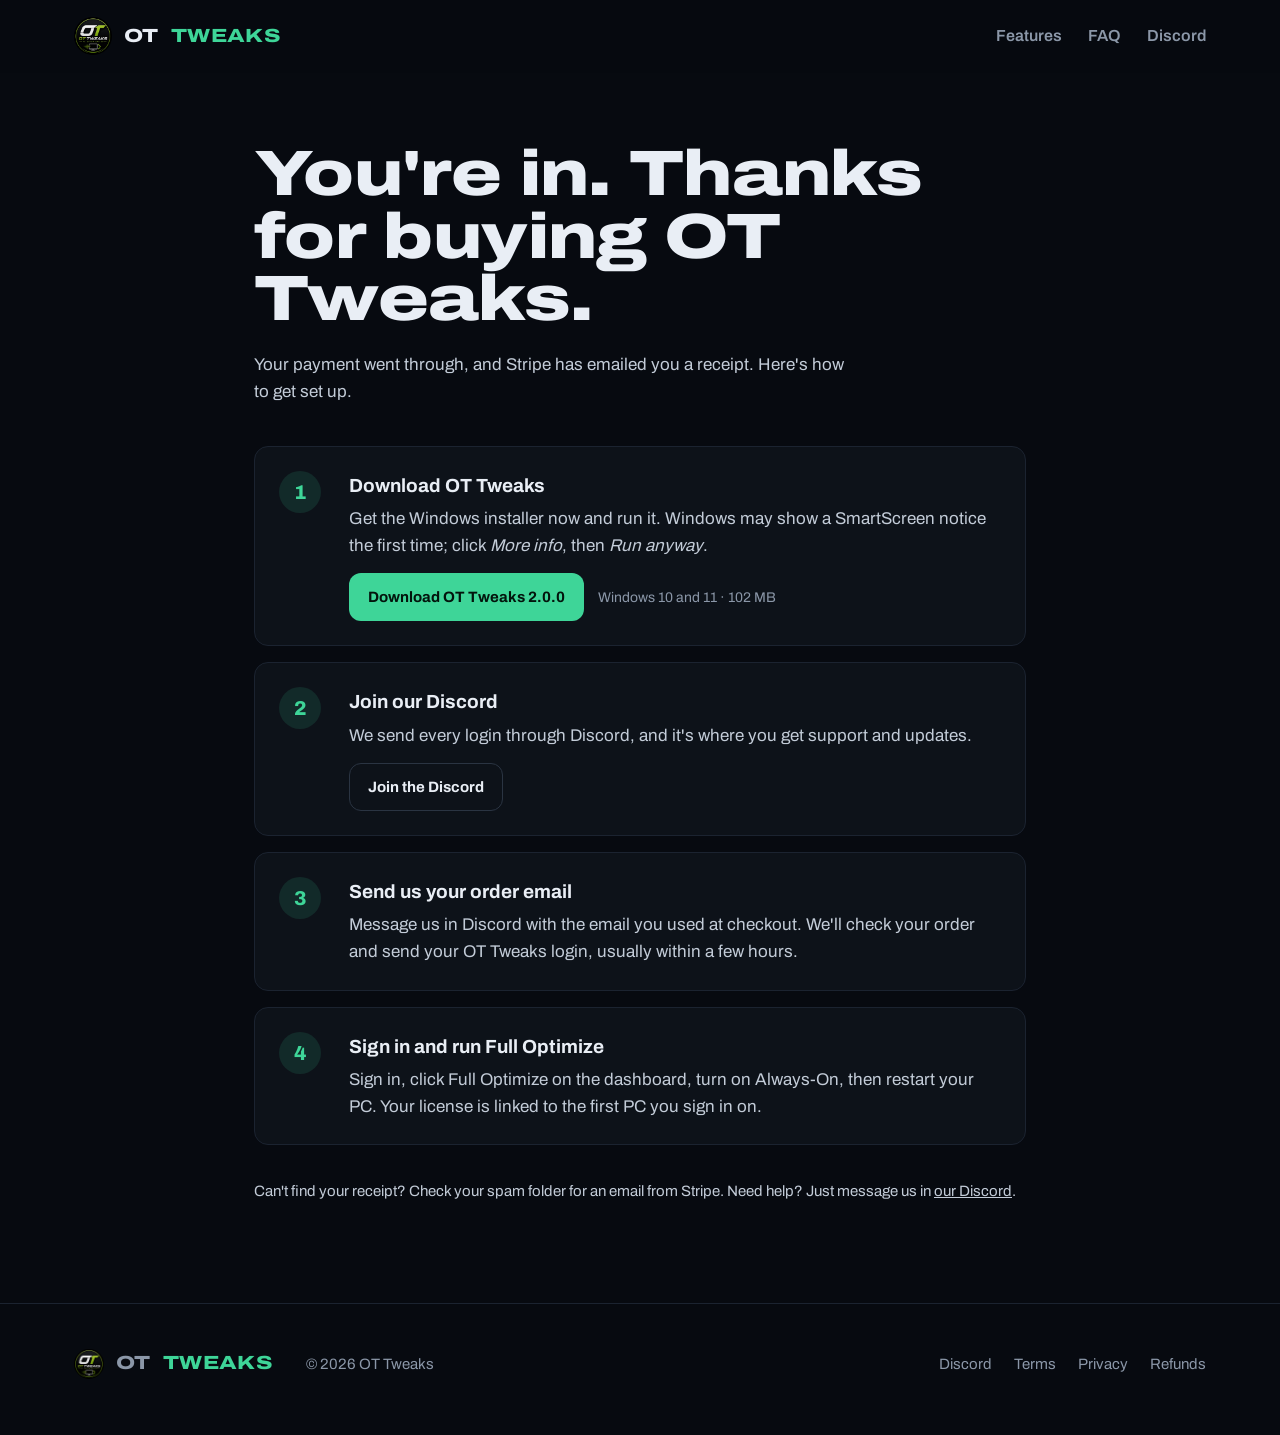
==== thanks.html @ 22434852 "OT Tweaks website for GitHub Pages (ottweaks.com) Co-Authored-By: Claude Opus 5.5 <noreply@anthropic" ====
<!DOCTYPE html>
<html lang="en">
<head>
<meta charset="utf-8">
<meta name="viewport" content="width=device-width,initial-scale=1">
<title>Thanks for your order - OT Tweaks</title>
<meta name="robots" content="noindex">
<meta name="theme-color" content="#070a10">
<link rel="icon" type="image/png" href="/assets/img/favicon.png">
<link rel="preload" href="/assets/fonts/archivo-var.woff2" as="font" type="font/woff2" crossorigin>
<link rel="stylesheet" href="/styles.css">
<script src="/config.js"></script>
</head>
<body>
<header class="top" id="top">
  <div class="wrap">
    <a class="brand" href="/" aria-label="OT Tweaks home"><img src="/assets/img/logo.webp" alt="" width="38" height="38">OT <b>TWEAKS</b></a>
    <nav class="nav" id="nav" aria-label="Main"><a href="/#features">Features</a><a href="/#faq">FAQ</a><a data-discord href="https://discord.gg/aAbXUvwhPy" target="_blank" rel="noopener">Discord</a></nav>
    <button class="menu-btn" id="menuBtn" aria-label="Open menu" aria-expanded="false" aria-controls="nav"><svg viewBox="0 0 24 24" fill="none" stroke="currentColor" stroke-width="2" stroke-linecap="round"><path d="M4 7h16M4 12h16M4 17h16"/></svg></button>
  </div>
</header>
<main class="page"><div class="wrap">

<h1 class="display">You're in. Thanks for buying OT Tweaks.</h1>
<p class="lead" style="margin-top:20px">Your payment went through, and Stripe has emailed you a receipt. Here's how to get set up.</p>
<ol class="todo">
  <li><div><b>Download OT Tweaks</b>Get the Windows installer now and run it. Windows may show a SmartScreen notice the first time; click <i>More info</i>, then <i>Run anyway</i>.<br><a class="btn btn-buy" id="dlBtn" href="/download/OT_Tweaks_Setup_2_0_0.exe">Download OT Tweaks</a><span class="muted dl-meta" id="dlMeta">Windows 10 and 11 &middot; 102 MB</span></div></li>
  <li><div><b>Join our Discord</b>We send every login through Discord, and it's where you get support and updates.<br><a class="btn btn-ghost" data-discord href="https://discord.gg/aAbXUvwhPy" target="_blank" rel="noopener">Join the Discord</a></div></li>
  <li><div><b>Send us your order email</b>Message us in Discord with the email you used at checkout. We'll check your order and send your OT Tweaks login, usually within a few hours.</div></li>
  <li><div><b>Sign in and run Full Optimize</b>Sign in, click Full Optimize on the dashboard, turn on Always-On, then restart your PC. Your license is linked to the first PC you sign in on.</div></li>
</ol>
<p class="muted" style="margin-top:34px;font-size:15px">Can't find your receipt? Check your spam folder for an email from Stripe. Need help? Just <span data-contact></span>.</p>
<script src="/download.js"></script>
<script>
(async function(){ var b=document.getElementById('dlBtn'), m=document.getElementById('dlMeta');
  var d=await window.OT_getDownload(); if(!d.url) return;
  b.href=d.url; if(d.version) b.textContent='Download OT Tweaks '+d.version;
  if(d.size && m) m.innerHTML='Windows 10 and 11 &middot; '+Math.round(d.size/1048576)+' MB';
})();
</script>
</div></main>
<footer>
  <div class="wrap">
    <a class="brand" href="/"><img src="/assets/img/logo.webp" alt="" width="30" height="30" style="width:30px;height:30px">OT <b>TWEAKS</b></a>
    <span>&copy; <span id="year">2026</span> OT Tweaks</span>
    <nav aria-label="Footer"><a data-discord href="https://discord.gg/aAbXUvwhPy" target="_blank" rel="noopener">Discord</a><a href="/terms.html">Terms</a><a href="/privacy.html">Privacy</a><a href="/refund.html">Refunds</a></nav>
  </div>
</footer>
<script src="/main.js"></script>
<script>
(function(){ // contact line: email if configured, otherwise Discord
  var C=window.OT_CONFIG||{}; document.querySelectorAll('[data-contact]').forEach(function(el){
    el.innerHTML = C.supportEmail ? 'email <a href="mailto:'+C.supportEmail+'">'+C.supportEmail+'</a> or message us in <a href="'+C.discordUrl+'" target="_blank" rel="noopener">our Discord</a>'
                                  : 'message us in <a href="'+C.discordUrl+'" target="_blank" rel="noopener">our Discord</a>'; });
})();
</script>
</body>
</html>
---- styles.css ----
/* OT Tweaks website */
@font-face{font-family:'Archivo';src:url('/assets/fonts/archivo-var.woff2') format('woff2-variations'),url('/assets/fonts/archivo-var.woff2') format('woff2');font-weight:100 900;font-stretch:62% 125%;font-style:normal;font-display:swap}
:root{
  --ink:#070a10;        /* page */
  --panel:#0d1219;      /* raised surfaces */
  --line:#1b2330;       /* hairlines */
  --text:#e9eef5;
  --muted:#8b97a8;
  --green:#3ed598;      /* brand */
  --green-deep:#1f9e6c;
  --blue:#4f9cff;
  --red:#f0506e;
  --w-max:1180px;
  --display:'Archivo',system-ui,sans-serif;
  --body:'Archivo',system-ui,sans-serif;
}
*{box-sizing:border-box;margin:0;padding:0}
html{scroll-behavior:smooth;-webkit-text-size-adjust:100%}
body{background:var(--ink);color:var(--text);font-family:var(--body);font-size:18px;line-height:1.6;font-variation-settings:'wdth' 100;-webkit-font-smoothing:antialiased;overflow-x:hidden}
img,video{display:block;max-width:100%;height:auto}
a{color:inherit}
:focus-visible{outline:2px solid var(--green);outline-offset:3px;border-radius:6px}
.wrap{max-width:var(--w-max);margin:0 auto;padding:0 24px}
.skip{position:absolute;left:-9999px}.skip:focus{left:16px;top:12px;z-index:100;background:var(--green);color:#04120b;padding:8px 14px;border-radius:8px}

/* type */
.display{font-family:var(--display);font-variation-settings:'wdth' 125;font-weight:850;letter-spacing:-.01em;line-height:.98}
h2.display{font-size:clamp(34px,4.6vw,58px)}
h3{font-family:var(--display);font-variation-settings:'wdth' 112;font-weight:750;font-size:26px;line-height:1.15;letter-spacing:-.005em}
.lead{font-size:clamp(18px,1.6vw,21px);color:#c3ccd8;max-width:60ch}
.muted{color:var(--muted)}

/* buttons */
.btn{display:inline-flex;align-items:center;justify-content:center;gap:10px;font:inherit;font-weight:700;font-size:17px;padding:15px 26px;border-radius:12px;border:1px solid transparent;text-decoration:none;cursor:pointer;transition:background .15s,border-color .15s,transform .15s}
.btn-buy{background:var(--green);color:#03140c}
.btn-buy:hover{background:#5fe3ad}
.btn-buy:active{transform:translateY(1px)}
.btn-ghost{background:transparent;border-color:#2a3442;color:var(--text)}
.btn-ghost:hover{border-color:#44536a}
.btn svg{width:20px;height:20px;flex-shrink:0}

/* header */
.top{position:sticky;top:0;z-index:50;background:rgba(7,10,16,.82);backdrop-filter:blur(12px);border-bottom:1px solid transparent;transition:border-color .2s}
.top.scrolled{border-bottom-color:var(--line)}
.top .wrap{display:flex;align-items:center;gap:28px;height:72px}
.brand{display:flex;align-items:center;gap:12px;text-decoration:none;font-family:var(--display);font-variation-settings:'wdth' 125;font-weight:800;font-size:19px;letter-spacing:.02em}
.brand img{width:38px;height:38px;border-radius:50%}
.brand b{color:var(--green);font-weight:800}
.nav{display:flex;gap:26px;margin-left:auto}
.nav a:not(.btn){text-decoration:none;color:var(--muted);font-size:16px;font-weight:600}
.nav a:not(.btn):hover{color:var(--text)}
.nav .btn{display:none}
.top .wrap>.btn{padding:10px 18px;font-size:15px}
.menu-btn{display:none;margin-left:auto;background:none;border:1px solid #2a3442;border-radius:10px;color:var(--text);width:44px;height:40px;cursor:pointer}
.menu-btn svg{width:22px;height:22px}

/* hero */
.hero{position:relative;padding:70px 0 0;overflow:hidden}
.hero h1{font-size:clamp(46px,8.2vw,112px);max-width:12ch}
.hero .lead{margin-top:26px}
.hero-ctas{display:flex;flex-wrap:wrap;gap:14px;margin-top:36px}
.hero-note{margin-top:16px;font-size:15px;color:var(--muted)}
.ft{position:relative;margin-top:56px;height:220px}
.ft canvas{position:absolute;inset:0;width:100%;height:100%}
.ft-legend{position:absolute;right:0;top:0;display:flex;gap:18px;font-size:14px;color:var(--muted)}
.ft-legend span{display:inline-flex;align-items:center;gap:8px}
.ft-legend i{width:16px;height:3px;border-radius:2px;display:inline-block}
.ft-readout{position:absolute;left:0;top:0;font-size:15px;color:var(--muted)}
.ft-readout b{font-family:var(--display);font-variation-settings:'wdth' 125;font-size:30px;color:var(--text);display:block;line-height:1.1;transition:color .4s}
.hero-shot{position:relative;margin-top:10px}
.hero-shot img{border-radius:14px 14px 0 0;border:1px solid var(--line);border-bottom:0;box-shadow:0 -30px 120px rgba(62,213,152,.10)}

/* sections */
section{padding:110px 0}
.sec-head{max-width:760px;margin-bottom:52px}
.sec-head p{margin-top:18px}
.band{background:var(--panel);border-top:1px solid var(--line);border-bottom:1px solid var(--line)}

/* trailer */
.trailer-frame{position:relative;border-radius:16px;overflow:hidden;border:1px solid var(--line);background:#000;aspect-ratio:16/9}
.trailer-frame video{width:100%;height:100%;object-fit:cover}
.play{position:absolute;inset:0;display:flex;align-items:center;justify-content:center;background:linear-gradient(0deg,rgba(7,10,16,.55),rgba(7,10,16,.15));border:0;cursor:pointer;color:var(--text);font:inherit}
.play span{display:flex;align-items:center;gap:14px;background:rgba(7,10,16,.75);border:1px solid #2f3a4a;padding:16px 26px 16px 18px;border-radius:999px;font-weight:700;font-size:18px}
.play svg{width:42px;height:42px;color:var(--green)}
.play:hover span{border-color:var(--green)}

/* features */
.feature{display:grid;grid-template-columns:1fr 1.25fr;gap:64px;align-items:center;padding:46px 0;border-top:1px solid var(--line)}
.feature:first-of-type{border-top:0}
.feature.flip{grid-template-columns:1.25fr 1fr}
.feature.flip .f-text{order:2}
.feature p{margin-top:14px;color:#c3ccd8}
.feature ul{margin-top:18px;list-style:none;display:grid;gap:9px}
.feature li{position:relative;padding-left:26px;color:#c3ccd8;font-size:17px}
.feature li::before{content:'';position:absolute;left:0;top:.62em;width:12px;height:3px;border-radius:2px;background:var(--green)}
.shot{border-radius:12px;border:1px solid var(--line);overflow:hidden;background:#000;box-shadow:0 24px 70px rgba(0,0,0,.45)}
.more{display:grid;grid-template-columns:repeat(3,1fr);gap:0;margin-top:40px;border-top:1px solid var(--line)}
.more div{padding:26px 26px 26px 0;border-bottom:1px solid var(--line)}
.more div:nth-child(3n+2),.more div:nth-child(3n+3){padding-left:26px;border-left:1px solid var(--line)}
.more h4{font-size:18px;font-weight:700;margin-bottom:6px}
.more p{font-size:16px;color:var(--muted)}

/* steps (a real sequence) */
.steps{list-style:none;display:grid;grid-template-columns:repeat(3,1fr);gap:28px;counter-reset:s}
.steps li{counter-increment:s;padding-top:22px;border-top:2px solid var(--line);position:relative}
.steps li::before{content:counter(s);font-family:var(--display);font-variation-settings:'wdth' 125;font-weight:850;font-size:54px;color:var(--green);line-height:1;display:block;margin-bottom:14px}
.steps li:first-child{border-top-color:var(--green)}
.steps p{margin-top:8px;color:#c3ccd8;font-size:17px}

/* safety */
.safety{display:grid;grid-template-columns:1fr 1fr;gap:64px;align-items:start}
.checks{list-style:none;display:grid;gap:22px}
.checks li{display:grid;grid-template-columns:28px 1fr;gap:14px}
.checks svg{width:24px;height:24px;color:var(--green);margin-top:3px}
.checks b{display:block;font-size:18px}
.checks span{color:var(--muted);font-size:16px}

/* pricing */
.price{display:grid;grid-template-columns:1.1fr 1fr;gap:0;border:1px solid #26313f;border-radius:20px;overflow:hidden;background:linear-gradient(135deg,#0f1620,#0b1017)}
.price-l{padding:52px}
.price-amt{font-family:var(--display);font-variation-settings:'wdth' 125;font-weight:850;font-size:96px;line-height:1;margin-top:18px;letter-spacing:-.02em}
.price-amt small{font-size:22px;font-weight:600;color:var(--muted);letter-spacing:0;margin-left:8px;font-variation-settings:'wdth' 100}
.price-l .btn{margin-top:30px;width:100%;font-size:19px;padding:18px}
.price-l .fine{margin-top:14px;font-size:14px;color:var(--muted);text-align:center}
.price-r{padding:52px;border-left:1px solid var(--line);background:rgba(255,255,255,.015)}
.price-r h3{font-size:20px;margin-bottom:18px}
.incl{list-style:none;display:grid;gap:13px}
.incl li{display:grid;grid-template-columns:24px 1fr;gap:12px;font-size:17px;color:#c9d2de}
.incl svg{width:20px;height:20px;color:var(--green);margin-top:4px}
.pay-icons{display:flex;gap:10px;align-items:center;justify-content:center;margin-top:16px;color:var(--muted);font-size:13px;flex-wrap:wrap}

/* faq */
.faq{max-width:820px}
.faq details{border-top:1px solid var(--line)}
.faq details:last-child{border-bottom:1px solid var(--line)}
.faq summary{list-style:none;cursor:pointer;padding:22px 44px 22px 0;font-weight:700;font-size:19px;position:relative}
.faq summary::-webkit-details-marker{display:none}
.faq summary::after{content:'';position:absolute;right:6px;top:50%;width:14px;height:14px;border-right:2px solid var(--muted);border-bottom:2px solid var(--muted);transform:translateY(-70%) rotate(45deg);transition:transform .2s}
.faq details[open] summary::after{transform:translateY(-30%) rotate(-135deg)}
.faq details p{padding:0 0 24px;color:#c3ccd8;max-width:70ch}

/* final cta */
.final{text-align:center}
.final h2{max-width:16ch;margin:0 auto}
.final .hero-ctas{justify-content:center}

/* footer */
footer{border-top:1px solid var(--line);padding:44px 0 56px;color:var(--muted);font-size:15px}
footer .wrap{display:flex;flex-wrap:wrap;gap:20px 34px;align-items:center}
footer nav{display:flex;flex-wrap:wrap;gap:22px;margin-left:auto}
footer a{text-decoration:none}
footer a:hover{color:var(--text)}

/* simple pages (thanks / legal) */
.page{padding:70px 0 100px}
.page .wrap{max-width:820px}
.page h1{font-size:clamp(38px,6vw,64px)}
.page h2{font-size:24px;margin:40px 0 10px;font-family:var(--display);font-variation-settings:'wdth' 112;font-weight:750}
.page p,.page li{color:#c3ccd8;font-size:17px}
.page p+p{margin-top:12px}
.page ul{margin:10px 0 0 22px;display:grid;gap:6px}
.page .updated{margin-top:12px;color:var(--muted);font-size:15px}
.todo{display:grid;gap:16px;margin-top:40px;list-style:none;counter-reset:t}
.todo li{counter-increment:t;display:grid;grid-template-columns:52px 1fr;gap:18px;padding:24px;border:1px solid var(--line);border-radius:14px;background:var(--panel)}
.todo li::before{content:counter(t);width:42px;height:42px;border-radius:50%;background:rgba(62,213,152,.12);color:var(--green);display:flex;align-items:center;justify-content:center;font-weight:800;font-size:20px}
.todo b{display:block;font-size:19px;color:var(--text);margin-bottom:4px}
.todo .btn{margin-top:14px;padding:11px 18px;font-size:15px}
.todo .dl-meta{display:inline-block;margin:14px 0 0 14px;font-size:14px}

/* responsive */
@media (max-width:960px){
  .nav,.top .wrap>.btn{display:none}
  .menu-btn{display:inline-flex;align-items:center;justify-content:center}
  .top.open .nav{display:flex;position:absolute;top:72px;left:0;right:0;flex-direction:column;gap:0;background:var(--ink);border-bottom:1px solid var(--line);padding:8px 24px 18px}
  .top.open .nav a{padding:14px 0;font-size:18px;border-bottom:1px solid var(--line)}
  .top.open .nav .btn{display:flex;margin-top:14px;border-bottom:0}
  .feature,.feature.flip{grid-template-columns:1fr;gap:28px}
  .feature.flip .f-text{order:0}
  .more{grid-template-columns:1fr}
  .more div,.more div:nth-child(3n+2),.more div:nth-child(3n+3){padding:22px 0;border-left:0}
  .steps,.safety,.price{grid-template-columns:1fr}
  .price-r{border-left:0;border-top:1px solid var(--line)}
  section{padding:80px 0}
}
@media (max-width:560px){
  body{font-size:17px}
  .wrap{padding:0 16px}
  .price-l,.price-r{padding:32px 22px}
  .price-amt{font-size:76px}
  .ft{height:170px;margin-top:40px}
  .ft-legend{display:none}
  .hero-ctas .btn{width:100%}
}
@media (prefers-reduced-motion:reduce){html{scroll-behavior:auto}*{transition:none!important}}
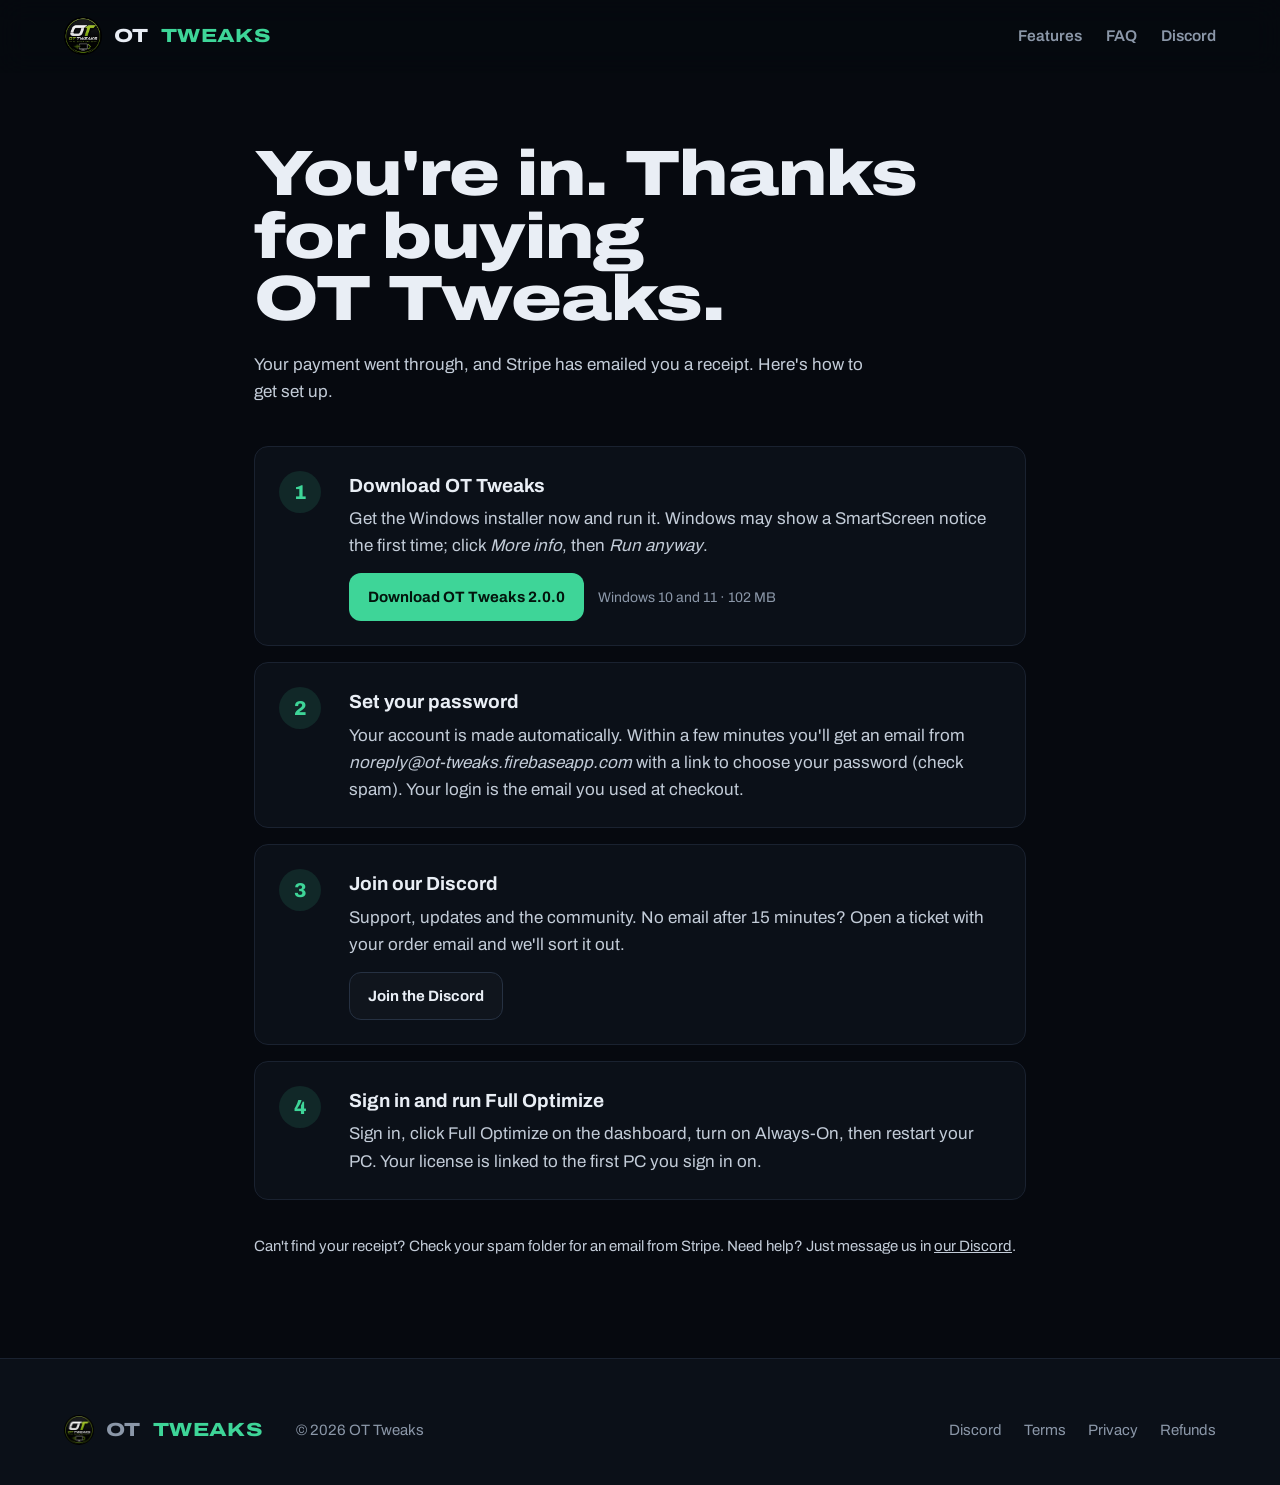
==== commit 054a23be: "Thanks page and FAQ: accounts are created automatically after checkout Co-Authored-By: Claude Opus 5" ====
--- a/thanks.html
+++ b/thanks.html
@@ -25,8 +25,8 @@
 <p class="lead" style="margin-top:20px">Your payment went through, and Stripe has emailed you a receipt. Here's how to get set up.</p>
 <ol class="todo">
   <li><div><b>Download OT Tweaks</b>Get the Windows installer now and run it. Windows may show a SmartScreen notice the first time; click <i>More info</i>, then <i>Run anyway</i>.<br><a class="btn btn-buy" id="dlBtn" href="/download/OT_Tweaks_Setup_2_0_0.exe">Download OT Tweaks</a><span class="muted dl-meta" id="dlMeta">Windows 10 and 11 &middot; 102 MB</span></div></li>
-  <li><div><b>Join our Discord</b>We send every login through Discord, and it's where you get support and updates.<br><a class="btn btn-ghost" data-discord href="https://discord.gg/aAbXUvwhPy" target="_blank" rel="noopener">Join the Discord</a></div></li>
-  <li><div><b>Send us your order email</b>Message us in Discord with the email you used at checkout. We'll check your order and send your OT Tweaks login, usually within a few hours.</div></li>
+  <li><div><b>Set your password</b>Your account is made automatically. Within a few minutes you'll get an email from <i>noreply@ot-tweaks.firebaseapp.com</i> with a link to choose your password (check spam). Your login is the email you used at checkout.</div></li>
+  <li><div><b>Join our Discord</b>Support, updates and the community. No email after 15 minutes? Open a ticket with your order email and we'll sort it out.<br><a class="btn btn-ghost" data-discord href="https://discord.gg/aAbXUvwhPy" target="_blank" rel="noopener">Join the Discord</a></div></li>
   <li><div><b>Sign in and run Full Optimize</b>Sign in, click Full Optimize on the dashboard, turn on Always-On, then restart your PC. Your license is linked to the first PC you sign in on.</div></li>
 </ol>
 <p class="muted" style="margin-top:34px;font-size:15px">Can't find your receipt? Check your spam folder for an email from Stripe. Need help? Just <span data-contact></span>.</p>
--- a/styles.css
+++ b/styles.css
@@ -1,162 +1,271 @@
 /* OT Tweaks website */
 @font-face{font-family:'Archivo';src:url('/assets/fonts/archivo-var.woff2') format('woff2-variations'),url('/assets/fonts/archivo-var.woff2') format('woff2');font-weight:100 900;font-stretch:62% 125%;font-style:normal;font-display:swap}
 :root{
-  --ink:#070a10;        /* page */
-  --panel:#0d1219;      /* raised surfaces */
-  --line:#1b2330;       /* hairlines */
+  --ink:#06090f;        /* page */
+  --panel:#0b1018;      /* bands */
+  --panel-2:#101723;    /* raised surfaces */
+  --line:#1a2230;       /* hairlines */
+  --line-2:#263142;
   --text:#e9eef5;
+  --soft:#c3ccd8;
   --muted:#8b97a8;
-  --green:#3ed598;      /* brand */
+  --green:#3ed598;      /* brand / fixed */
   --green-deep:#1f9e6c;
   --blue:#4f9cff;
-  --red:#f0506e;
-  --w-max:1180px;
+  --red:#f0506e;        /* stutter */
+  --violet:#9b7cf0;     /* AI */
+  --w-max:1200px;
   --display:'Archivo',system-ui,sans-serif;
   --body:'Archivo',system-ui,sans-serif;
+  --r:16px;
 }
 *{box-sizing:border-box;margin:0;padding:0}
-html{scroll-behavior:smooth;-webkit-text-size-adjust:100%}
+html{scroll-behavior:smooth;-webkit-text-size-adjust:100%;scroll-padding-top:80px}
 body{background:var(--ink);color:var(--text);font-family:var(--body);font-size:18px;line-height:1.6;font-variation-settings:'wdth' 100;-webkit-font-smoothing:antialiased;overflow-x:hidden}
 img,video{display:block;max-width:100%;height:auto}
 a{color:inherit}
 :focus-visible{outline:2px solid var(--green);outline-offset:3px;border-radius:6px}
 .wrap{max-width:var(--w-max);margin:0 auto;padding:0 24px}
 .skip{position:absolute;left:-9999px}.skip:focus{left:16px;top:12px;z-index:100;background:var(--green);color:#04120b;padding:8px 14px;border-radius:8px}
+.small{font-size:14px}
+.center{text-align:center;margin-left:auto;margin-right:auto}
 
 /* type */
-.display{font-family:var(--display);font-variation-settings:'wdth' 125;font-weight:850;letter-spacing:-.01em;line-height:.98}
-h2.display{font-size:clamp(34px,4.6vw,58px)}
+.display{font-family:var(--display);font-variation-settings:'wdth' 125;font-weight:850;letter-spacing:-.015em;line-height:.98;text-wrap:balance}
+h2.display{font-size:clamp(34px,4.6vw,60px)}
 h3{font-family:var(--display);font-variation-settings:'wdth' 112;font-weight:750;font-size:26px;line-height:1.15;letter-spacing:-.005em}
-.lead{font-size:clamp(18px,1.6vw,21px);color:#c3ccd8;max-width:60ch}
+h4{font-family:var(--display);font-variation-settings:'wdth' 108;font-weight:750;font-size:19px;line-height:1.25}
+.lead{font-size:clamp(18px,1.6vw,21px);color:var(--soft);max-width:62ch}
+.center .lead,.lead.center{margin-left:auto;margin-right:auto}
 .muted{color:var(--muted)}
+.tag{display:inline-flex;align-items:center;gap:6px;font-size:13px;font-weight:700;padding:5px 11px;border-radius:999px;border:1px solid}
+.tag[style]{color:var(--c);border-color:color-mix(in srgb,var(--c) 38%,transparent);background:color-mix(in srgb,var(--c) 9%,transparent)}
+.tag.green{color:var(--green);border-color:rgba(62,213,152,.35);background:rgba(62,213,152,.08)}
+.tag.red{color:var(--red);border-color:rgba(240,80,110,.35);background:rgba(240,80,110,.08)}
 
 /* buttons */
-.btn{display:inline-flex;align-items:center;justify-content:center;gap:10px;font:inherit;font-weight:700;font-size:17px;padding:15px 26px;border-radius:12px;border:1px solid transparent;text-decoration:none;cursor:pointer;transition:background .15s,border-color .15s,transform .15s}
-.btn-buy{background:var(--green);color:#03140c}
-.btn-buy:hover{background:#5fe3ad}
+.btn{display:inline-flex;align-items:center;justify-content:center;gap:10px;font:inherit;font-weight:700;font-size:17px;padding:14px 24px;border-radius:12px;border:1px solid transparent;text-decoration:none;cursor:pointer;transition:background .15s,border-color .15s,transform .15s,box-shadow .2s;white-space:nowrap}
+.btn-lg{font-size:18px;padding:16px 28px}
+.btn-sm{font-size:15px;padding:10px 18px;border-radius:10px}
+.btn-block{width:100%}
+.btn-buy{background:var(--green);color:#03140c;box-shadow:0 0 0 0 rgba(62,213,152,0)}
+.btn-buy:hover{background:#5fe3ad;box-shadow:0 8px 30px -8px rgba(62,213,152,.55)}
 .btn-buy:active{transform:translateY(1px)}
-.btn-ghost{background:transparent;border-color:#2a3442;color:var(--text)}
-.btn-ghost:hover{border-color:#44536a}
+.btn-buy svg{transition:transform .2s}
+.btn-buy:hover svg{transform:translateX(3px)}
+.btn-ghost{background:rgba(255,255,255,.02);border-color:var(--line-2);color:var(--text)}
+.btn-ghost:hover{border-color:#44536a;background:rgba(255,255,255,.05)}
 .btn svg{width:20px;height:20px;flex-shrink:0}
+.btn:disabled{opacity:.6;cursor:default}
 
 /* header */
-.top{position:sticky;top:0;z-index:50;background:rgba(7,10,16,.82);backdrop-filter:blur(12px);border-bottom:1px solid transparent;transition:border-color .2s}
+.top{position:sticky;top:0;z-index:50;background:rgba(6,9,15,.78);backdrop-filter:saturate(140%) blur(14px);-webkit-backdrop-filter:saturate(140%) blur(14px);border-bottom:1px solid transparent;transition:border-color .2s}
 .top.scrolled{border-bottom-color:var(--line)}
 .top .wrap{display:flex;align-items:center;gap:28px;height:72px}
+.progress{position:absolute;left:0;bottom:-1px;height:2px;width:0;background:linear-gradient(90deg,var(--green),var(--blue));transition:width .1s linear}
 .brand{display:flex;align-items:center;gap:12px;text-decoration:none;font-family:var(--display);font-variation-settings:'wdth' 125;font-weight:800;font-size:19px;letter-spacing:.02em}
 .brand img{width:38px;height:38px;border-radius:50%}
 .brand b{color:var(--green);font-weight:800}
-.nav{display:flex;gap:26px;margin-left:auto}
-.nav a:not(.btn){text-decoration:none;color:var(--muted);font-size:16px;font-weight:600}
-.nav a:not(.btn):hover{color:var(--text)}
+.nav{display:flex;gap:24px;margin-left:auto}
+.nav a:not(.btn){position:relative;text-decoration:none;color:var(--muted);font-size:15.5px;font-weight:600;transition:color .15s}
+.nav a:not(.btn):hover,.nav a.active{color:var(--text)}
+.nav a.active::after{content:'';position:absolute;left:0;right:0;bottom:-8px;height:2px;border-radius:2px;background:var(--green)}
 .nav .btn{display:none}
-.top .wrap>.btn{padding:10px 18px;font-size:15px}
-.menu-btn{display:none;margin-left:auto;background:none;border:1px solid #2a3442;border-radius:10px;color:var(--text);width:44px;height:40px;cursor:pointer}
+.menu-btn{display:none;margin-left:auto;background:none;border:1px solid var(--line-2);border-radius:10px;color:var(--text);width:44px;height:40px;cursor:pointer}
 .menu-btn svg{width:22px;height:22px}
 
 /* hero */
-.hero{position:relative;padding:70px 0 0;overflow:hidden}
-.hero h1{font-size:clamp(46px,8.2vw,112px);max-width:12ch}
-.hero .lead{margin-top:26px}
-.hero-ctas{display:flex;flex-wrap:wrap;gap:14px;margin-top:36px}
-.hero-note{margin-top:16px;font-size:15px;color:var(--muted)}
-.ft{position:relative;margin-top:56px;height:220px}
-.ft canvas{position:absolute;inset:0;width:100%;height:100%}
-.ft-legend{position:absolute;right:0;top:0;display:flex;gap:18px;font-size:14px;color:var(--muted)}
-.ft-legend span{display:inline-flex;align-items:center;gap:8px}
-.ft-legend i{width:16px;height:3px;border-radius:2px;display:inline-block}
-.ft-readout{position:absolute;left:0;top:0;font-size:15px;color:var(--muted)}
-.ft-readout b{font-family:var(--display);font-variation-settings:'wdth' 125;font-size:30px;color:var(--text);display:block;line-height:1.1;transition:color .4s}
-.hero-shot{position:relative;margin-top:10px}
-.hero-shot img{border-radius:14px 14px 0 0;border:1px solid var(--line);border-bottom:0;box-shadow:0 -30px 120px rgba(62,213,152,.10)}
+.hero{position:relative;padding:64px 0 30px;overflow:hidden}
+.hero-glow{position:absolute;left:50%;top:-120px;width:1400px;height:1100px;transform:translateX(-50%);background:radial-gradient(520px 340px at 50% 62%,rgba(62,213,152,.16),transparent 70%),radial-gradient(420px 260px at 22% 20%,rgba(79,156,255,.09),transparent 70%),radial-gradient(420px 260px at 80% 22%,rgba(155,124,240,.08),transparent 70%);pointer-events:none}
+.hero::after{content:'';position:absolute;inset:0;background-image:linear-gradient(rgba(255,255,255,.028) 1px,transparent 1px),linear-gradient(90deg,rgba(255,255,255,.028) 1px,transparent 1px);background-size:56px 56px;mask-image:radial-gradient(900px 560px at 50% 20%,#000,transparent 75%);-webkit-mask-image:radial-gradient(900px 560px at 50% 20%,#000,transparent 75%);pointer-events:none}
+.hero .wrap{position:relative;z-index:1}
+.hero-intro{text-align:center;max-width:980px}
+.pill{display:inline-flex;align-items:center;gap:10px;font-size:14.5px;font-weight:600;color:var(--soft);text-decoration:none;padding:7px 14px 7px 10px;border:1px solid var(--line-2);border-radius:999px;background:rgba(255,255,255,.02);transition:border-color .15s}
+.pill:hover{border-color:#3b4a60}
+.pill-dot{width:8px;height:8px;border-radius:50%;background:var(--green);box-shadow:0 0 0 4px rgba(62,213,152,.18)}
+.hero h1{font-size:clamp(42px,6.2vw,84px);margin:24px auto 0;max-width:13ch}
+.hero .lead{margin:26px auto 0;max-width:64ch;font-size:clamp(18px,1.7vw,21px)}
+.hero-ctas{display:flex;flex-wrap:wrap;gap:14px;margin-top:34px}
+.hero-ctas.center{justify-content:center}
+.hero .trailer-frame{margin:52px auto 0;max-width:1080px}
+.hero-load{animation:rise .8s cubic-bezier(.2,.7,.2,1) both}
+
+/* what it does */
+.what{list-style:none;display:grid;grid-template-columns:repeat(4,1fr);gap:16px;margin-top:56px}
+.what li{position:relative;padding:24px 22px;border:1px solid var(--line);border-radius:var(--r);background:linear-gradient(180deg,rgba(255,255,255,.025),rgba(255,255,255,.005))}
+.what-ico{display:flex;align-items:center;justify-content:center;width:44px;height:44px;border-radius:12px;color:var(--c);background:color-mix(in srgb,var(--c) 14%,transparent);margin-bottom:16px}
+.what-ico svg{width:22px;height:22px}
+.what b{display:block;font-family:var(--display);font-variation-settings:'wdth' 110;font-weight:750;font-size:19px;line-height:1.25}
+.what li>span:last-child{display:block;margin-top:8px;color:var(--muted);font-size:15.5px;line-height:1.5}
+
+.compat{display:flex;flex-wrap:wrap;align-items:center;justify-content:center;gap:10px 30px;margin-top:48px;padding-top:28px;border-top:1px solid var(--line);font-size:15px}
+.compat span{color:var(--muted)}
+.compat b{font-family:var(--display);font-variation-settings:'wdth' 118;font-weight:700;color:#7e8a9b;letter-spacing:.01em;transition:color .2s}
+.compat b:hover{color:var(--text)}
 
 /* sections */
-section{padding:110px 0}
-.sec-head{max-width:760px;margin-bottom:52px}
-.sec-head p{margin-top:18px}
+.sec{padding:110px 0;position:relative}
+.sec-head{max-width:780px;margin-bottom:52px}
+.sec-head .lead{margin-top:18px}
 .band{background:var(--panel);border-top:1px solid var(--line);border-bottom:1px solid var(--line)}
 
+/* spotlight (follows the cursor) */
+.spot{position:relative;isolation:isolate}
+.spot::before{content:'';position:absolute;inset:0;border-radius:inherit;background:radial-gradient(380px circle at var(--mx,50%) var(--my,50%),rgba(62,213,152,.09),transparent 45%);opacity:0;transition:opacity .25s;pointer-events:none;z-index:-1}
+.spot:hover::before{opacity:1}
+.card{border:1px solid var(--line);border-radius:var(--r);background:var(--panel-2);padding:22px;transition:border-color .2s,transform .2s}
+.card:hover{border-color:var(--line-2);transform:translateY(-2px)}
+
 /* trailer */
-.trailer-frame{position:relative;border-radius:16px;overflow:hidden;border:1px solid var(--line);background:#000;aspect-ratio:16/9}
+.trailer-frame{position:relative;border-radius:20px;overflow:hidden;border:1px solid var(--line-2);background:#000;aspect-ratio:16/9;box-shadow:0 50px 120px -50px rgba(62,213,152,.25)}
 .trailer-frame video{width:100%;height:100%;object-fit:cover}
-.play{position:absolute;inset:0;display:flex;align-items:center;justify-content:center;background:linear-gradient(0deg,rgba(7,10,16,.55),rgba(7,10,16,.15));border:0;cursor:pointer;color:var(--text);font:inherit}
-.play span{display:flex;align-items:center;gap:14px;background:rgba(7,10,16,.75);border:1px solid #2f3a4a;padding:16px 26px 16px 18px;border-radius:999px;font-weight:700;font-size:18px}
-.play svg{width:42px;height:42px;color:var(--green)}
-.play:hover span{border-color:var(--green)}
-
-/* features */
-.feature{display:grid;grid-template-columns:1fr 1.25fr;gap:64px;align-items:center;padding:46px 0;border-top:1px solid var(--line)}
-.feature:first-of-type{border-top:0}
-.feature.flip{grid-template-columns:1.25fr 1fr}
-.feature.flip .f-text{order:2}
-.feature p{margin-top:14px;color:#c3ccd8}
-.feature ul{margin-top:18px;list-style:none;display:grid;gap:9px}
-.feature li{position:relative;padding-left:26px;color:#c3ccd8;font-size:17px}
-.feature li::before{content:'';position:absolute;left:0;top:.62em;width:12px;height:3px;border-radius:2px;background:var(--green)}
-.shot{border-radius:12px;border:1px solid var(--line);overflow:hidden;background:#000;box-shadow:0 24px 70px rgba(0,0,0,.45)}
-.more{display:grid;grid-template-columns:repeat(3,1fr);gap:0;margin-top:40px;border-top:1px solid var(--line)}
-.more div{padding:26px 26px 26px 0;border-bottom:1px solid var(--line)}
-.more div:nth-child(3n+2),.more div:nth-child(3n+3){padding-left:26px;border-left:1px solid var(--line)}
-.more h4{font-size:18px;font-weight:700;margin-bottom:6px}
-.more p{font-size:16px;color:var(--muted)}
-
-/* steps (a real sequence) */
-.steps{list-style:none;display:grid;grid-template-columns:repeat(3,1fr);gap:28px;counter-reset:s}
-.steps li{counter-increment:s;padding-top:22px;border-top:2px solid var(--line);position:relative}
-.steps li::before{content:counter(s);font-family:var(--display);font-variation-settings:'wdth' 125;font-weight:850;font-size:54px;color:var(--green);line-height:1;display:block;margin-bottom:14px}
-.steps li:first-child{border-top-color:var(--green)}
-.steps p{margin-top:8px;color:#c3ccd8;font-size:17px}
+.play{position:absolute;inset:0;display:flex;flex-direction:column;align-items:center;justify-content:center;gap:16px;background:radial-gradient(circle at center,rgba(6,9,15,.15),rgba(6,9,15,.55));border:0;color:#fff;cursor:pointer;font:inherit}
+.play-ring{width:92px;height:92px;border-radius:50%;display:flex;align-items:center;justify-content:center;background:var(--green);color:#03140c;box-shadow:0 0 0 0 rgba(62,213,152,.5);animation:pulse 2.2s infinite;transition:transform .2s}
+.play-ring svg{width:38px;height:38px;margin-left:5px}
+.play:hover .play-ring{transform:scale(1.07)}
+.play-txt{font-weight:700;font-size:16px;text-shadow:0 2px 12px rgba(0,0,0,.6)}
+@keyframes pulse{70%{box-shadow:0 0 0 22px rgba(62,213,152,0)}100%{box-shadow:0 0 0 0 rgba(62,213,152,0)}}
+
+/* tour */
+.ticks{list-style:none;display:grid;gap:10px}
+.ticks li{position:relative;padding-left:30px;color:var(--soft);font-size:16.5px}
+.ticks li::before{content:'';position:absolute;left:0;top:4px;width:19px;height:19px;border-radius:50%;background:rgba(62,213,152,.14) url("data:image/svg+xml,%3Csvg xmlns='http://www.w3.org/2000/svg' viewBox='0 0 24 24' fill='none' stroke='%233ed598' stroke-width='3.2' stroke-linecap='round' stroke-linejoin='round'%3E%3Cpath d='M20 6 9 17l-5-5'/%3E%3C/svg%3E") center/11px no-repeat}
+.show{display:grid;grid-template-columns:1.45fr 1fr;gap:64px;align-items:center;padding:56px 0}
+.show+.show{border-top:1px solid var(--line)}
+.show.flip{grid-template-columns:1fr 1.45fr}
+.show.flip .shot{order:2}
+.show-text h3{font-size:clamp(26px,2.6vw,36px);font-variation-settings:'wdth' 118;font-weight:800;margin:16px 0 14px;letter-spacing:-.01em;text-wrap:balance}
+.show-text p{color:var(--soft);font-size:17.5px;margin-bottom:22px}
+.shot{position:relative;margin:0;border-radius:16px;overflow:hidden;border:1px solid var(--line-2);background:#0a0e15;box-shadow:0 40px 90px -40px rgba(0,0,0,.9),0 0 0 1px rgba(255,255,255,.02) inset;cursor:zoom-in;transition:transform .35s cubic-bezier(.2,.7,.2,1),box-shadow .35s,border-color .35s}
+.shot img{width:100%;height:auto}
+.shot.term{background:#060a10;aspect-ratio:16/10;display:flex;align-items:center;justify-content:center}
+.shot.term img{width:auto;max-width:100%;max-height:100%}
+.shot::after{content:'';position:absolute;right:14px;bottom:14px;width:38px;height:38px;border-radius:10px;background:rgba(6,9,15,.8) url("data:image/svg+xml,%3Csvg xmlns='http://www.w3.org/2000/svg' viewBox='0 0 24 24' fill='none' stroke='%23e9eef5' stroke-width='2' stroke-linecap='round'%3E%3Cpath d='M15 3h6v6M9 21H3v-6M21 3l-7 7M3 21l7-7'/%3E%3C/svg%3E") center/17px no-repeat;border:1px solid var(--line-2);opacity:0;transform:translateY(4px);transition:all .2s}
+.shot:hover{transform:translateY(-4px);border-color:#34435a;box-shadow:0 50px 100px -40px rgba(0,0,0,.95),0 0 60px -20px rgba(62,213,152,.25)}
+.shot:hover::after{opacity:1;transform:none}
+.reveal{opacity:0;transform:translateY(28px);transition:opacity .7s ease,transform .7s cubic-bezier(.2,.7,.2,1)}
+.reveal.in{opacity:1;transform:none}
+.more-title{text-align:center;font-size:clamp(26px,2.6vw,34px);font-variation-settings:'wdth' 118;font-weight:800;margin:72px 0 28px}
+.gallery{display:grid;grid-template-columns:repeat(3,1fr);gap:20px}
+.g-item{margin:0;border:1px solid var(--line);border-radius:var(--r);background:var(--panel-2);overflow:hidden;cursor:zoom-in;transition:transform .3s cubic-bezier(.2,.7,.2,1),border-color .3s}
+.g-item:hover{transform:translateY(-4px);border-color:var(--line-2)}
+.g-img{overflow:hidden;border-bottom:1px solid var(--line)}
+.g-img img{width:100%;aspect-ratio:16/10;object-fit:cover;object-position:top left;transition:transform .5s cubic-bezier(.2,.7,.2,1)}
+.g-item:hover .g-img img{transform:scale(1.04)}
+.g-item figcaption{padding:20px 22px 24px}
+.g-item b{display:block;font-family:var(--display);font-variation-settings:'wdth' 110;font-size:19px;font-weight:750}
+.g-item span{display:block;margin-top:8px;color:var(--muted);font-size:15.5px}
+
+/* lightbox */
+.lightbox{border:0;padding:0;background:transparent;max-width:none;max-height:none;width:100vw;height:100vh;margin:0;color:var(--text)}
+.lightbox::backdrop{background:rgba(3,5,9,.88);backdrop-filter:blur(6px)}
+.lightbox[open]{display:flex;align-items:center;justify-content:center;animation:fade .2s ease}
+.lightbox figure{margin:0;max-width:min(1400px,92vw);display:flex;flex-direction:column;gap:14px}
+.lightbox img{max-height:80vh;width:auto;max-width:100%;margin:0 auto;border-radius:12px;border:1px solid var(--line-2);box-shadow:0 40px 120px rgba(0,0,0,.7)}
+.lightbox figcaption{text-align:center;color:var(--soft);font-size:16px;max-width:70ch;margin:0 auto}
+.lightbox figcaption b{color:var(--text)}
+.lb-close,.lb-nav{position:fixed;display:flex;align-items:center;justify-content:center;width:48px;height:48px;border-radius:50%;border:1px solid var(--line-2);background:rgba(16,23,35,.9);color:var(--text);cursor:pointer;transition:background .15s}
+.lb-close:hover,.lb-nav:hover{background:#1a2333}
+.lb-close svg,.lb-nav svg{width:22px;height:22px}
+.lb-close{top:20px;right:20px}
+.lb-nav{top:50%;transform:translateY(-50%)}
+.lb-nav.prev{left:20px}.lb-nav.next{right:20px}
+@keyframes fade{from{opacity:0}}
+@keyframes rise{from{opacity:0;transform:translateY(18px)}}
+
+/* steps */
+.steps{list-style:none;display:grid;grid-template-columns:repeat(3,1fr);gap:22px;position:relative}
+.steps::before{content:'';position:absolute;top:27px;left:12%;right:12%;height:2px;background:linear-gradient(90deg,var(--line-2),var(--green),var(--line-2));opacity:.6}
+.steps li{position:relative;text-align:center;padding:0 10px}
+.step-n{position:relative;display:inline-flex;align-items:center;justify-content:center;width:56px;height:56px;border-radius:50%;background:var(--ink);border:2px solid var(--green);color:var(--green);font-family:var(--display);font-variation-settings:'wdth' 125;font-weight:850;font-size:22px;margin-bottom:18px;transition:transform .2s,background .2s,color .2s}
+.steps li:hover .step-n{transform:scale(1.08);background:var(--green);color:#03140c}
+.steps p{color:var(--soft);margin-top:10px;font-size:17px}
+
+/* support */
+.support-grid{display:grid;grid-template-columns:1.05fr .95fr;gap:56px;align-items:center}
+.support-grid h2{font-size:clamp(32px,3.7vw,50px)}
+.support-grid .lead{margin-top:20px}
+.cards{display:grid;grid-template-columns:1fr 1fr;gap:12px;margin-top:30px}
+.cards p{color:var(--muted);font-size:15.5px;margin-top:6px}
+.chat{border:1px solid var(--line-2);border-radius:18px;background:#313338;color:#dbdee1;font-size:15px;overflow:hidden;box-shadow:0 40px 100px -40px rgba(0,0,0,.8)}
+.chat-head{display:flex;align-items:center;gap:8px;padding:12px 16px;border-bottom:1px solid #26282c;font-weight:700;color:#f2f3f5}
+.hash{color:#80848e;font-size:20px;font-weight:500}
+.chat-badge{margin-left:auto;font-size:11.5px;font-weight:700;color:#b5bac1;background:#2b2d31;padding:3px 8px;border-radius:6px}
+.msg{display:flex;gap:14px;padding:12px 16px}
+.msg b{color:#f2f3f5;font-weight:700;font-size:15px}
+.msg p{color:#dbdee1;font-size:15px;line-height:1.45;margin-top:2px}
+.av{flex-shrink:0;width:38px;height:38px;border-radius:50%;display:flex;align-items:center;justify-content:center;font-weight:800;color:#fff;overflow:hidden}
+.av.user{background:#5865f2}.av.staff{background:#1f9e6c}.av.bot{background:#0b1018}
+.av img{width:38px;height:38px}
+.botflag{font-size:10px;background:#5865f2;color:#fff;padding:1px 5px;border-radius:4px;vertical-align:2px;margin-left:4px}
+.staffflag{font-size:11px;color:var(--green);margin-left:4px}
+.embed{margin-top:6px;border-left:4px solid var(--violet);background:#2b2d31;border-radius:4px;padding:10px 12px;max-width:440px}
+.embed p{white-space:pre-line;min-height:6.2em}
+.embed small{display:block;margin-top:8px;font-size:12px;color:#949ba4}
+.typed.cursor::after{content:'▍';color:var(--violet);animation:blink 1s infinite}
+.msg.late{opacity:0;transform:translateY(8px);transition:all .4s}
+.msg.late.show{opacity:1;transform:none}
 
 /* safety */
-.safety{display:grid;grid-template-columns:1fr 1fr;gap:64px;align-items:start}
-.checks{list-style:none;display:grid;gap:22px}
-.checks li{display:grid;grid-template-columns:28px 1fr;gap:14px}
-.checks svg{width:24px;height:24px;color:var(--green);margin-top:3px}
-.checks b{display:block;font-size:18px}
-.checks span{color:var(--muted);font-size:16px}
+.safety{display:grid;grid-template-columns:.9fr 1.1fr;gap:56px;align-items:start}
+.safety .lead{margin-top:20px}
+.checks{list-style:none;display:grid;grid-template-columns:1fr 1fr;gap:12px}
+.checks b{display:block;font-size:17px;padding-left:30px;position:relative}
+.checks b::before{content:'';position:absolute;left:0;top:3px;width:20px;height:20px;border-radius:50%;background:rgba(62,213,152,.14) url("data:image/svg+xml,%3Csvg xmlns='http://www.w3.org/2000/svg' viewBox='0 0 24 24' fill='none' stroke='%233ed598' stroke-width='3.2' stroke-linecap='round' stroke-linejoin='round'%3E%3Cpath d='M20 6 9 17l-5-5'/%3E%3C/svg%3E") center/11px no-repeat}
+.checks span{display:block;color:var(--muted);font-size:15.5px;margin-top:6px}
 
 /* pricing */
-.price{display:grid;grid-template-columns:1.1fr 1fr;gap:0;border:1px solid #26313f;border-radius:20px;overflow:hidden;background:linear-gradient(135deg,#0f1620,#0b1017)}
-.price-l{padding:52px}
-.price-amt{font-family:var(--display);font-variation-settings:'wdth' 125;font-weight:850;font-size:96px;line-height:1;margin-top:18px;letter-spacing:-.02em}
-.price-amt small{font-size:22px;font-weight:600;color:var(--muted);letter-spacing:0;margin-left:8px;font-variation-settings:'wdth' 100}
-.price-l .btn{margin-top:30px;width:100%;font-size:19px;padding:18px}
-.price-l .fine{margin-top:14px;font-size:14px;color:var(--muted);text-align:center}
-.price-r{padding:52px;border-left:1px solid var(--line);background:rgba(255,255,255,.015)}
-.price-r h3{font-size:20px;margin-bottom:18px}
-.incl{list-style:none;display:grid;gap:13px}
-.incl li{display:grid;grid-template-columns:24px 1fr;gap:12px;font-size:17px;color:#c9d2de}
-.incl svg{width:20px;height:20px;color:var(--green);margin-top:4px}
-.pay-icons{display:flex;gap:10px;align-items:center;justify-content:center;margin-top:16px;color:var(--muted);font-size:13px;flex-wrap:wrap}
+.price{display:grid;grid-template-columns:.85fr 1.15fr;border:1px solid var(--line-2);border-radius:24px;background:linear-gradient(160deg,rgba(62,213,152,.07),transparent 40%),var(--panel-2);overflow:hidden;box-shadow:0 60px 140px -60px rgba(62,213,152,.35)}
+.price-l{padding:44px;border-right:1px solid var(--line)}
+.price-l h2{font-size:clamp(32px,3.6vw,46px);margin-top:16px}
+.price-amt{font-family:var(--display);font-variation-settings:'wdth' 125;font-weight:850;font-size:96px;line-height:1;margin:18px 0 10px;display:flex;align-items:flex-start}
+.price-amt sup{font-size:40px;margin-top:12px;margin-right:2px;color:var(--soft)}
+.price-amt small{font-size:17px;font-weight:600;color:var(--muted);align-self:flex-end;margin:0 0 12px 12px;font-variation-settings:'wdth' 100}
+.price-l .btn{margin-top:26px}
+.fine{display:flex;align-items:center;justify-content:center;gap:8px;margin-top:14px;font-size:14px;color:var(--muted);text-align:center}
+.fine svg{width:16px;height:16px;flex-shrink:0}
+.price-r{padding:44px}
+.price-r h3{font-size:22px;margin-bottom:20px}
 
 /* faq */
-.faq{max-width:820px}
-.faq details{border-top:1px solid var(--line)}
-.faq details:last-child{border-bottom:1px solid var(--line)}
-.faq summary{list-style:none;cursor:pointer;padding:22px 44px 22px 0;font-weight:700;font-size:19px;position:relative}
+.faq-grid{display:grid;grid-template-columns:.8fr 1.2fr;gap:56px;align-items:start}
+.faq-grid .sec-head{position:sticky;top:110px;margin:0}
+.faq details{border-bottom:1px solid var(--line)}
+.faq details:first-child{border-top:1px solid var(--line)}
+.faq summary{list-style:none;cursor:pointer;display:flex;justify-content:space-between;align-items:center;gap:20px;padding:22px 2px;font-weight:700;font-size:19px;transition:color .15s}
 .faq summary::-webkit-details-marker{display:none}
-.faq summary::after{content:'';position:absolute;right:6px;top:50%;width:14px;height:14px;border-right:2px solid var(--muted);border-bottom:2px solid var(--muted);transform:translateY(-70%) rotate(45deg);transition:transform .2s}
-.faq details[open] summary::after{transform:translateY(-30%) rotate(-135deg)}
-.faq details p{padding:0 0 24px;color:#c3ccd8;max-width:70ch}
-
-/* final cta */
-.final{text-align:center}
-.final h2{max-width:16ch;margin:0 auto}
-.final .hero-ctas{justify-content:center}
+.faq summary:hover{color:var(--green)}
+.faq summary::after{content:'';flex-shrink:0;width:28px;height:28px;border-radius:50%;border:1px solid var(--line-2);background:url("data:image/svg+xml,%3Csvg xmlns='http://www.w3.org/2000/svg' viewBox='0 0 24 24' fill='none' stroke='%23e9eef5' stroke-width='2' stroke-linecap='round'%3E%3Cpath d='M12 6v12M6 12h12'/%3E%3C/svg%3E") center/14px no-repeat;transition:transform .25s}
+.faq details[open] summary::after{transform:rotate(45deg);border-color:var(--green)}
+.faq details>div{overflow:hidden}
+.faq p{color:var(--soft);padding:0 2px 24px;max-width:66ch}
+.faq a{color:var(--green)}
+
+/* final */
+.final{position:relative;padding:130px 0;text-align:center;overflow:hidden;border-top:1px solid var(--line)}
+.final-glow{position:absolute;inset:0;background:radial-gradient(700px 300px at 50% 100%,rgba(62,213,152,.16),transparent 70%);pointer-events:none}
+.final .wrap{position:relative}
+.final h2{font-size:clamp(38px,6vw,78px);max-width:16ch;margin:0 auto}
+.final .lead{margin:20px auto 0}
 
 /* footer */
-footer{border-top:1px solid var(--line);padding:44px 0 56px;color:var(--muted);font-size:15px}
-footer .wrap{display:flex;flex-wrap:wrap;gap:20px 34px;align-items:center}
-footer nav{display:flex;flex-wrap:wrap;gap:22px;margin-left:auto}
-footer a{text-decoration:none}
+footer{border-top:1px solid var(--line);padding:56px 0 40px;color:var(--muted);font-size:15px;background:var(--panel)}
+.foot-grid{display:grid;grid-template-columns:1.6fr 1fr 1fr 1fr;gap:32px}
+.foot-brand p{margin-top:14px;max-width:32ch}
+footer nav{display:flex;flex-direction:column;gap:10px}
+footer h5{font-size:13px;letter-spacing:.06em;color:var(--soft);font-weight:700;margin-bottom:4px}
+footer a{text-decoration:none;transition:color .15s}
 footer a:hover{color:var(--text)}
-
-/* simple pages (thanks / legal) */
+.foot-base{margin-top:40px;padding-top:24px;border-top:1px solid var(--line);font-size:13.5px}
+
+/* simple pages (thanks / download / legal / 404) */
+body:not(.home) footer .wrap{display:flex;flex-wrap:wrap;gap:20px 34px;align-items:center}
+body:not(.home) footer nav{flex-direction:row;flex-wrap:wrap;gap:22px;margin-left:auto}
 .page{padding:70px 0 100px}
 .page .wrap{max-width:820px}
 .page h1{font-size:clamp(38px,6vw,64px)}
 .page h2{font-size:24px;margin:40px 0 10px;font-family:var(--display);font-variation-settings:'wdth' 112;font-weight:750}
-.page p,.page li{color:#c3ccd8;font-size:17px}
+.page p,.page li{color:var(--soft);font-size:17px}
 .page p+p{margin-top:12px}
 .page ul{margin:10px 0 0 22px;display:grid;gap:6px}
 .page .updated{margin-top:12px;color:var(--muted);font-size:15px}
@@ -168,27 +277,52 @@
 .todo .dl-meta{display:inline-block;margin:14px 0 0 14px;font-size:14px}
 
 /* responsive */
+@media (max-width:1080px){
+  .what{grid-template-columns:1fr 1fr}
+  .show{grid-template-columns:1fr;gap:28px;padding:44px 0}
+  .show.flip{grid-template-columns:1fr}
+  .show.flip .shot{order:0}
+  .gallery{grid-template-columns:1fr 1fr}
+  .support-grid,.safety,.faq-grid{grid-template-columns:1fr;gap:40px}
+  .faq-grid .sec-head{position:static}
+}
 @media (max-width:960px){
-  .nav,.top .wrap>.btn{display:none}
+  .nav{display:none;position:absolute;top:72px;left:0;right:0;flex-direction:column;gap:0;background:var(--ink);border-bottom:1px solid var(--line);padding:8px 24px 20px}
+  .top.open .nav{display:flex}
+  .nav a:not(.btn){padding:14px 0;font-size:18px;border-bottom:1px solid var(--line)}
+  .nav a.active::after{display:none}
+  .nav .btn{display:flex;margin-top:16px}
+  .top .wrap>.btn{display:none}
   .menu-btn{display:inline-flex;align-items:center;justify-content:center}
-  .top.open .nav{display:flex;position:absolute;top:72px;left:0;right:0;flex-direction:column;gap:0;background:var(--ink);border-bottom:1px solid var(--line);padding:8px 24px 18px}
-  .top.open .nav a{padding:14px 0;font-size:18px;border-bottom:1px solid var(--line)}
-  .top.open .nav .btn{display:flex;margin-top:14px;border-bottom:0}
-  .feature,.feature.flip{grid-template-columns:1fr;gap:28px}
-  .feature.flip .f-text{order:0}
-  .more{grid-template-columns:1fr}
-  .more div,.more div:nth-child(3n+2),.more div:nth-child(3n+3){padding:22px 0;border-left:0}
-  .steps,.safety,.price{grid-template-columns:1fr}
-  .price-r{border-left:0;border-top:1px solid var(--line)}
-  section{padding:80px 0}
-}
-@media (max-width:560px){
+  .steps{grid-template-columns:1fr;gap:34px}
+  .steps::before{display:none}
+  .price{grid-template-columns:1fr}
+  .price-l{border-right:0;border-bottom:1px solid var(--line)}
+  .foot-grid{grid-template-columns:1fr 1fr}
+  .foot-brand{grid-column:1/-1}
+}
+@media (max-width:640px){
+  .what{grid-template-columns:1fr;gap:12px;margin-top:36px}
+  .what li{display:grid;grid-template-columns:44px 1fr;column-gap:16px;padding:18px}
+  .what-ico{grid-row:span 2;margin:0}
+  .what li>span:last-child{margin-top:4px}
+  .gallery{grid-template-columns:1fr}
+  .hero .trailer-frame{margin-top:40px;border-radius:14px}
+  .play-ring{width:72px;height:72px}
+  .lb-nav{top:auto;bottom:20px;transform:none}
   body{font-size:17px}
   .wrap{padding:0 16px}
-  .price-l,.price-r{padding:32px 22px}
-  .price-amt{font-size:76px}
-  .ft{height:170px;margin-top:40px}
-  .ft-legend{display:none}
-  .hero-ctas .btn{width:100%}
-}
-@media (prefers-reduced-motion:reduce){html{scroll-behavior:auto}*{transition:none!important}}
+  .sec{padding:80px 0}
+  .hero{padding-top:44px}
+  .hero-ctas .btn{flex:1 1 100%}
+  .cards,.checks{grid-template-columns:1fr}
+  .price-l,.price-r{padding:28px 22px}
+  .price-amt{font-size:78px}
+  .todo li{grid-template-columns:1fr;gap:10px;padding:20px}
+  .todo .dl-meta{display:block;margin:10px 0 0}
+  .compat{gap:8px 18px;font-size:14px}
+}
+@media (prefers-reduced-motion:reduce){
+  html{scroll-behavior:auto}
+  *,*::before,*::after{animation-duration:.01ms!important;animation-iteration-count:1!important;transition:none!important}
+}
